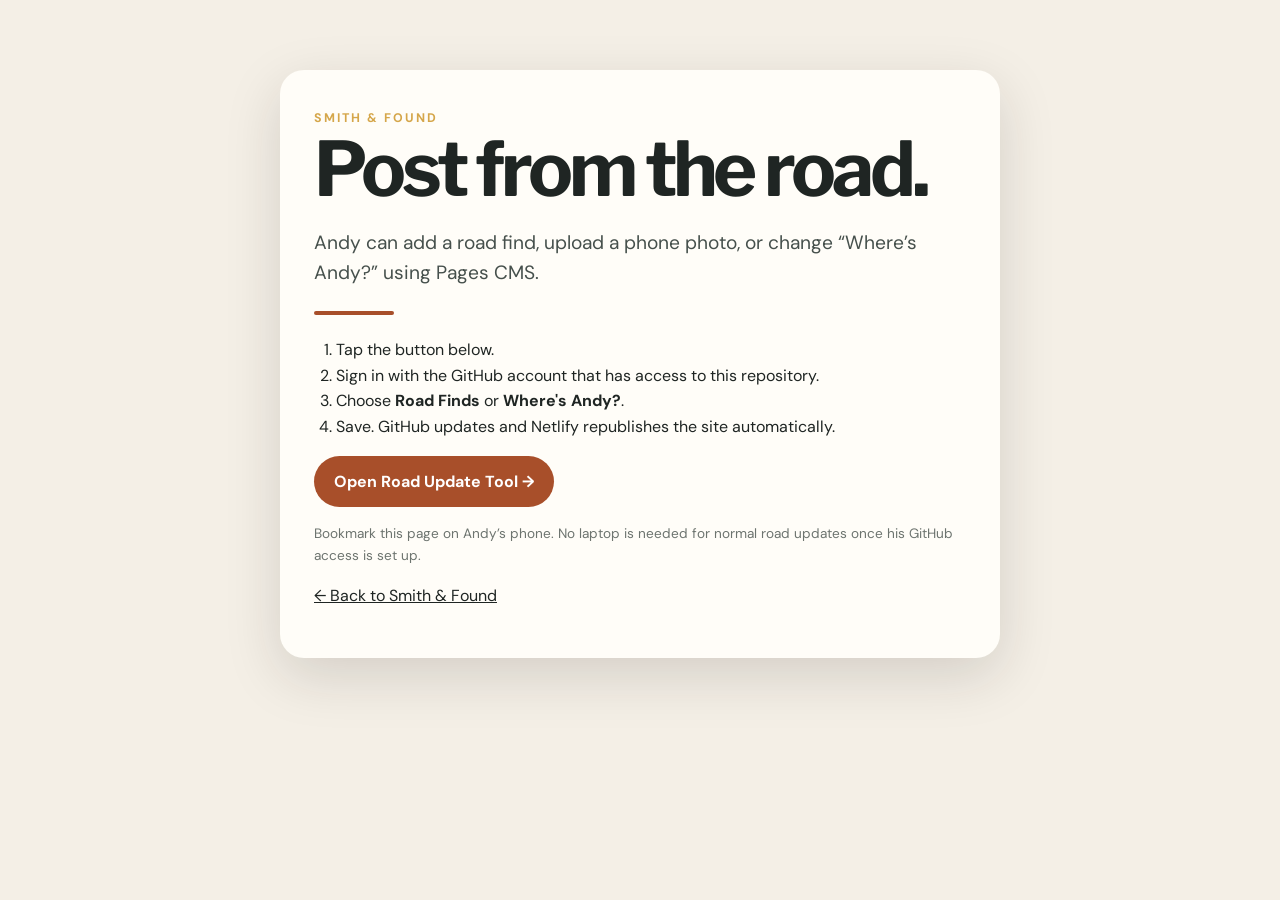
==== admin/index.html @ 4ae8d3b1 "Add mobile update portal" ====
<!doctype html>
<html lang="en">
<head>
  <meta charset="utf-8">
  <meta name="viewport" content="width=device-width,initial-scale=1">
  <title>Update Smith & Found</title>
  <link rel="stylesheet" href="/styles.css">
</head>
<body>
  <div class="admin-card">
    <span class="kicker">SMITH & FOUND</span>
    <h1 style="font-size:clamp(2.5rem,8vw,4.7rem)">Post from the road.</h1>
    <p class="lead">Andy can add a road find, upload a phone photo, or change “Where’s Andy?” using Pages CMS.</p>
    <div class="rule"></div>
    <ol>
      <li>Tap the button below.</li>
      <li>Sign in with the GitHub account that has access to this repository.</li>
      <li>Choose <strong>Road Finds</strong> or <strong>Where's Andy?</strong>.</li>
      <li>Save. GitHub updates and Netlify republishes the site automatically.</li>
    </ol>
    <p><a class="btn" href="https://app.pagescms.org/" target="_blank" rel="noopener">Open Road Update Tool →</a></p>
    <p class="note">Bookmark this page on Andy’s phone. No laptop is needed for normal road updates once his GitHub access is set up.</p>
    <p><a href="/">← Back to Smith & Found</a></p>
  </div>
</body>
</html>
---- styles.css ----
@import url('https://fonts.googleapis.com/css2?family=DM+Sans:wght@400;500;600;700&family=Libre+Franklin:wght@700;800&display=swap');

:root {
  --ink: #1f2523;
  --paper: #f4efe6;
  --paper-2: #e9e0d2;
  --rust: #a84f2a;
  --moss: #4a5b48;
  --gold: #d5a64a;
  --white: #fffdf8;
  --line: rgba(31,37,35,.14);
  --shadow: 0 18px 55px rgba(32,30,25,.15);
}

* { box-sizing: border-box; }
html { scroll-behavior: smooth; }
body { margin: 0; color: var(--ink); background: var(--paper); font-family: 'DM Sans', system-ui, sans-serif; line-height: 1.6; }
a { color: inherit; }
img { max-width: 100%; display: block; }
.container { width: min(1160px, calc(100% - 36px)); margin: 0 auto; }

.topbar { background: var(--ink); color: var(--paper); font-size: .88rem; text-align: center; padding: 8px 16px; letter-spacing: .04em; }
.nav { position: sticky; top: 0; z-index: 50; backdrop-filter: blur(12px); background: rgba(244,239,230,.93); border-bottom: 1px solid var(--line); }
.nav-inner { height: 72px; display: flex; align-items: center; justify-content: space-between; gap: 20px; }
.brand { text-decoration: none; font-family: 'Libre Franklin', sans-serif; font-size: 1.22rem; font-weight: 800; letter-spacing: .08em; }
.brand span { color: var(--rust); }
.nav-links { display: flex; align-items: center; gap: 22px; }
.nav-links a { text-decoration: none; font-weight: 600; font-size: .95rem; }
.btn { display: inline-flex; justify-content: center; align-items: center; gap: 8px; border: 0; border-radius: 999px; padding: 13px 20px; background: var(--rust); color: white; font-weight: 700; text-decoration: none; cursor: pointer; transition: transform .18s ease, box-shadow .18s ease; }
.btn:hover { transform: translateY(-2px); box-shadow: 0 10px 24px rgba(168,79,42,.25); }
.btn.alt { background: var(--ink); }
.btn.ghost { background: transparent; color: var(--ink); border: 1px solid rgba(31,37,35,.25); }

.hero { min-height: 72vh; position: relative; display: grid; place-items: end start; overflow: hidden; background: linear-gradient(90deg, rgba(19,21,20,.83), rgba(19,21,20,.28)), url('https://source.unsplash.com/1800x1200/?flea-market,vintage,antiques') center/cover; }
.hero::after { content: ''; position: absolute; inset: auto 0 0 0; height: 160px; background: linear-gradient(transparent, rgba(20,21,19,.2)); }
.hero-content { position: relative; z-index: 2; color: white; padding: 90px 0 72px; max-width: 820px; }
.kicker { display: inline-block; text-transform: uppercase; letter-spacing: .16em; font-size: .78rem; font-weight: 700; color: var(--gold); }
h1,h2,h3 { font-family: 'Libre Franklin', sans-serif; line-height: 1.05; margin: 0 0 18px; }
h1 { font-size: clamp(3rem, 8vw, 6.6rem); letter-spacing: -.055em; }
h2 { font-size: clamp(2.1rem, 5vw, 4.2rem); letter-spacing: -.04em; }
h3 { font-size: 1.35rem; }
.hero p { font-size: clamp(1.05rem, 2vw, 1.35rem); max-width: 680px; margin: 0 0 28px; color: rgba(255,255,255,.9); }
.hero-actions { display: flex; flex-wrap: wrap; gap: 12px; }
.hero .btn.ghost { color: white; border-color: rgba(255,255,255,.55); }

.section { padding: 92px 0; }
.section.tight { padding: 62px 0; }
.section.dark { background: var(--ink); color: var(--paper); }
.section.white { background: var(--white); }
.intro-grid { display: grid; grid-template-columns: 1.1fr .9fr; gap: 54px; align-items: center; }
.intro-photo { min-height: 520px; border-radius: 26px; background: url('https://source.unsplash.com/1000x1200/?road-trip,small-town,vintage') center/cover; box-shadow: var(--shadow); }
.lead { font-size: 1.2rem; color: #46504c; }
.dark .lead { color: rgba(244,239,230,.78); }
.rule { width: 80px; height: 4px; background: var(--rust); margin: 22px 0; border-radius: 99px; }

.cards { display: grid; grid-template-columns: repeat(3, 1fr); gap: 22px; }
.card { background: var(--white); border: 1px solid var(--line); border-radius: 20px; overflow: hidden; box-shadow: 0 8px 30px rgba(31,37,35,.07); }
.card-body { padding: 22px; }
.card-icon { font-size: 2rem; margin-bottom: 14px; }
.card p { color: #59605d; margin-bottom: 0; }

.finds-grid { display: grid; grid-template-columns: repeat(3, 1fr); gap: 24px; }
.find-card { background: var(--white); border-radius: 20px; overflow: hidden; border: 1px solid var(--line); box-shadow: 0 10px 28px rgba(31,37,35,.08); }
.find-card img { width: 100%; aspect-ratio: 4/3; object-fit: cover; background: var(--paper-2); }
.find-card .meta { font-size: .8rem; text-transform: uppercase; letter-spacing: .09em; color: var(--rust); font-weight: 700; margin-bottom: 8px; }
.find-card .find-copy { padding: 20px; }
.find-card p { margin-bottom: 0; color: #58615c; }
.empty-state { padding: 34px; border: 1px dashed rgba(31,37,35,.28); border-radius: 20px; text-align: center; grid-column: 1/-1; }

.status { display: grid; grid-template-columns: .8fr 1.2fr; gap: 32px; align-items: center; padding: 34px; background: var(--paper-2); border-radius: 24px; }
.status-mark { font-family: 'Libre Franklin'; font-size: clamp(3rem, 8vw, 6rem); font-weight: 800; line-height: .9; color: var(--rust); }
.status p { margin: 0; }

.form-wrap { display: grid; grid-template-columns: .85fr 1.15fr; gap: 50px; align-items: start; }
form { background: var(--white); border: 1px solid var(--line); border-radius: 24px; padding: 28px; box-shadow: var(--shadow); }
label { display: block; font-weight: 700; margin: 0 0 7px; }
.field { margin-bottom: 17px; }
input, textarea, select { width: 100%; padding: 13px 14px; border: 1px solid #c9c2b7; background: #fff; border-radius: 10px; font: inherit; color: var(--ink); }
textarea { min-height: 120px; resize: vertical; }
.grid-2 { display: grid; grid-template-columns: 1fr 1fr; gap: 14px; }
.note { font-size: .85rem; color: #6d746f; }

.contact-strip { background: var(--rust); color: white; }
.contact-inner { display: flex; justify-content: space-between; align-items: center; gap: 24px; padding: 34px 0; }
.contact-inner a { color: white; font-weight: 700; }

footer { background: #161a18; color: rgba(255,255,255,.72); padding: 42px 0; }
.footer-grid { display: flex; justify-content: space-between; gap: 20px; align-items: end; }
.footer-brand { color: white; font-family: 'Libre Franklin'; font-weight: 800; letter-spacing: .08em; }
.small { font-size: .84rem; }

.admin-card { max-width: 720px; margin: 70px auto; background: var(--white); border-radius: 24px; padding: 34px; box-shadow: var(--shadow); }
.admin-card ol { padding-left: 22px; }

@media (max-width: 900px) {
  .nav-links a:not(.btn) { display: none; }
  .intro-grid, .form-wrap, .status { grid-template-columns: 1fr; }
  .cards, .finds-grid { grid-template-columns: 1fr 1fr; }
  .intro-photo { min-height: 420px; order: -1; }
}
@media (max-width: 620px) {
  .container { width: min(100% - 24px, 1160px); }
  .section { padding: 68px 0; }
  .cards, .finds-grid, .grid-2 { grid-template-columns: 1fr; }
  .hero { min-height: 78vh; }
  .hero-content { padding-bottom: 54px; }
  .contact-inner, .footer-grid { align-items: flex-start; flex-direction: column; }
  form { padding: 20px; }
}
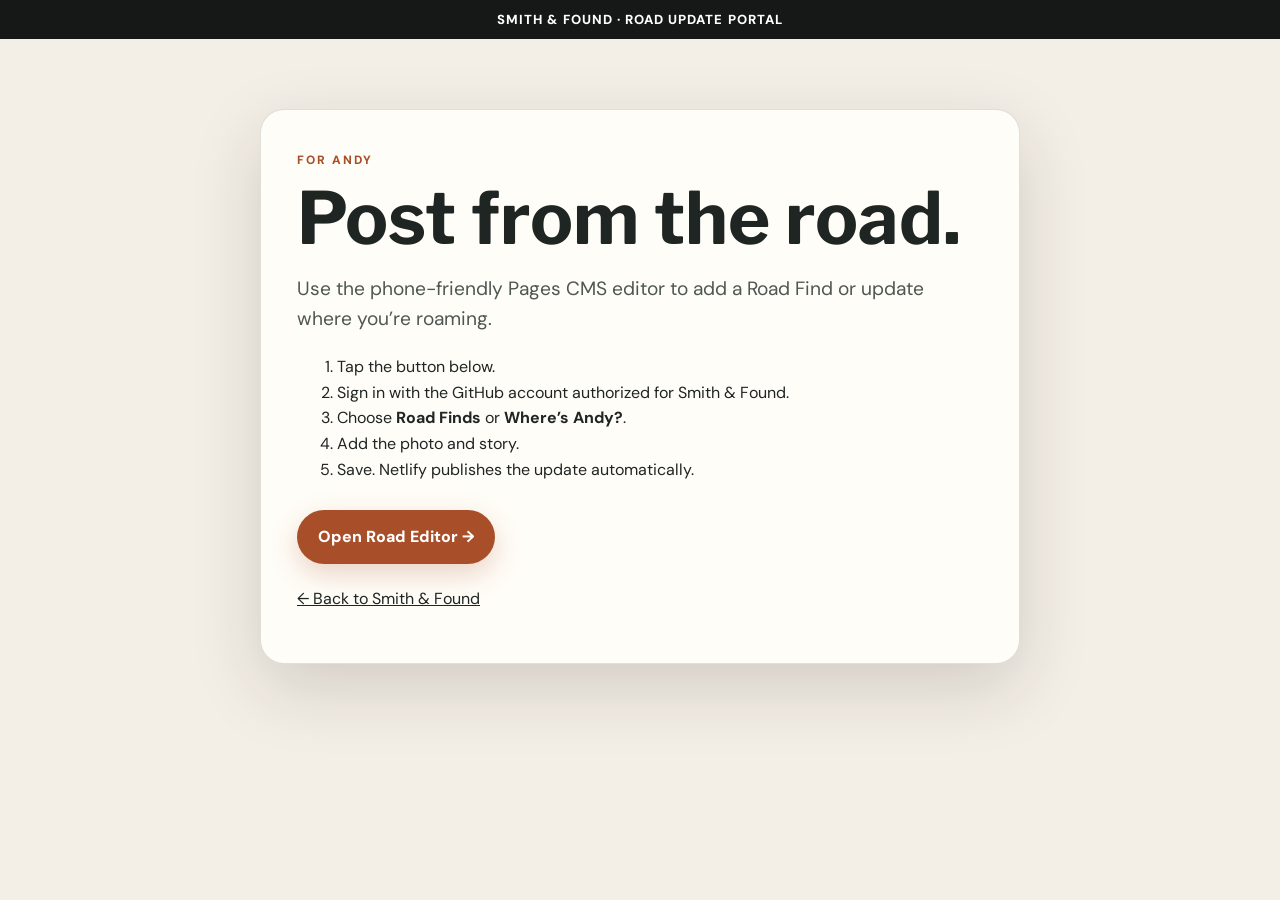
==== commit 826a9d98: "Add files via upload" ====
--- a/admin/index.html
+++ b/admin/index.html
@@ -3,24 +3,35 @@
 <head>
   <meta charset="utf-8">
   <meta name="viewport" content="width=device-width,initial-scale=1">
-  <title>Update Smith & Found</title>
+  <title>Road Update Portal | Smith & Found</title>
   <link rel="stylesheet" href="/styles.css">
 </head>
 <body>
-  <div class="admin-card">
-    <span class="kicker">SMITH & FOUND</span>
-    <h1 style="font-size:clamp(2.5rem,8vw,4.7rem)">Post from the road.</h1>
-    <p class="lead">Andy can add a road find, upload a phone photo, or change “Where’s Andy?” using Pages CMS.</p>
-    <div class="rule"></div>
-    <ol>
-      <li>Tap the button below.</li>
-      <li>Sign in with the GitHub account that has access to this repository.</li>
-      <li>Choose <strong>Road Finds</strong> or <strong>Where's Andy?</strong>.</li>
-      <li>Save. GitHub updates and Netlify republishes the site automatically.</li>
-    </ol>
-    <p><a class="btn" href="https://app.pagescms.org/" target="_blank" rel="noopener">Open Road Update Tool →</a></p>
-    <p class="note">Bookmark this page on Andy’s phone. No laptop is needed for normal road updates once his GitHub access is set up.</p>
-    <p><a href="/">← Back to Smith & Found</a></p>
-  </div>
+  <div class="topbar">SMITH & FOUND · ROAD UPDATE PORTAL</div>
+
+  <main class="container">
+    <div class="admin-card">
+      <span class="section-kicker">FOR ANDY</span>
+      <h1 style="font-family:'Libre Franklin',sans-serif;font-size:clamp(2.7rem,8vw,4.5rem);line-height:1;margin:10px 0 20px">Post from the road.</h1>
+
+      <p class="lead">
+        Use the phone-friendly Pages CMS editor to add a Road Find or update where you’re roaming.
+      </p>
+
+      <ol>
+        <li>Tap the button below.</li>
+        <li>Sign in with the GitHub account authorized for Smith & Found.</li>
+        <li>Choose <strong>Road Finds</strong> or <strong>Where’s Andy?</strong>.</li>
+        <li>Add the photo and story.</li>
+        <li>Save. Netlify publishes the update automatically.</li>
+      </ol>
+
+      <p style="margin-top:28px">
+        <a class="btn" href="https://app.pagescms.org/" target="_blank" rel="noopener">Open Road Editor →</a>
+      </p>
+
+      <p style="margin-top:22px"><a href="/">← Back to Smith & Found</a></p>
+    </div>
+  </main>
 </body>
 </html>
--- a/styles.css
+++ b/styles.css
@@ -1,109 +1,540 @@
-@import url('https://fonts.googleapis.com/css2?family=DM+Sans:wght@400;500;600;700&family=Libre+Franklin:wght@700;800&display=swap');
-
-:root {
-  --ink: #1f2523;
-  --paper: #f4efe6;
-  --paper-2: #e9e0d2;
-  --rust: #a84f2a;
-  --moss: #4a5b48;
-  --gold: #d5a64a;
-  --white: #fffdf8;
-  --line: rgba(31,37,35,.14);
-  --shadow: 0 18px 55px rgba(32,30,25,.15);
-}
-
-* { box-sizing: border-box; }
-html { scroll-behavior: smooth; }
-body { margin: 0; color: var(--ink); background: var(--paper); font-family: 'DM Sans', system-ui, sans-serif; line-height: 1.6; }
-a { color: inherit; }
-img { max-width: 100%; display: block; }
-.container { width: min(1160px, calc(100% - 36px)); margin: 0 auto; }
-
-.topbar { background: var(--ink); color: var(--paper); font-size: .88rem; text-align: center; padding: 8px 16px; letter-spacing: .04em; }
-.nav { position: sticky; top: 0; z-index: 50; backdrop-filter: blur(12px); background: rgba(244,239,230,.93); border-bottom: 1px solid var(--line); }
-.nav-inner { height: 72px; display: flex; align-items: center; justify-content: space-between; gap: 20px; }
-.brand { text-decoration: none; font-family: 'Libre Franklin', sans-serif; font-size: 1.22rem; font-weight: 800; letter-spacing: .08em; }
-.brand span { color: var(--rust); }
-.nav-links { display: flex; align-items: center; gap: 22px; }
-.nav-links a { text-decoration: none; font-weight: 600; font-size: .95rem; }
-.btn { display: inline-flex; justify-content: center; align-items: center; gap: 8px; border: 0; border-radius: 999px; padding: 13px 20px; background: var(--rust); color: white; font-weight: 700; text-decoration: none; cursor: pointer; transition: transform .18s ease, box-shadow .18s ease; }
-.btn:hover { transform: translateY(-2px); box-shadow: 0 10px 24px rgba(168,79,42,.25); }
-.btn.alt { background: var(--ink); }
-.btn.ghost { background: transparent; color: var(--ink); border: 1px solid rgba(31,37,35,.25); }
-
-.hero { min-height: 72vh; position: relative; display: grid; place-items: end start; overflow: hidden; background: linear-gradient(90deg, rgba(19,21,20,.83), rgba(19,21,20,.28)), url('https://source.unsplash.com/1800x1200/?flea-market,vintage,antiques') center/cover; }
-.hero::after { content: ''; position: absolute; inset: auto 0 0 0; height: 160px; background: linear-gradient(transparent, rgba(20,21,19,.2)); }
-.hero-content { position: relative; z-index: 2; color: white; padding: 90px 0 72px; max-width: 820px; }
-.kicker { display: inline-block; text-transform: uppercase; letter-spacing: .16em; font-size: .78rem; font-weight: 700; color: var(--gold); }
-h1,h2,h3 { font-family: 'Libre Franklin', sans-serif; line-height: 1.05; margin: 0 0 18px; }
-h1 { font-size: clamp(3rem, 8vw, 6.6rem); letter-spacing: -.055em; }
-h2 { font-size: clamp(2.1rem, 5vw, 4.2rem); letter-spacing: -.04em; }
-h3 { font-size: 1.35rem; }
-.hero p { font-size: clamp(1.05rem, 2vw, 1.35rem); max-width: 680px; margin: 0 0 28px; color: rgba(255,255,255,.9); }
-.hero-actions { display: flex; flex-wrap: wrap; gap: 12px; }
-.hero .btn.ghost { color: white; border-color: rgba(255,255,255,.55); }
-
-.section { padding: 92px 0; }
-.section.tight { padding: 62px 0; }
-.section.dark { background: var(--ink); color: var(--paper); }
-.section.white { background: var(--white); }
-.intro-grid { display: grid; grid-template-columns: 1.1fr .9fr; gap: 54px; align-items: center; }
-.intro-photo { min-height: 520px; border-radius: 26px; background: url('https://source.unsplash.com/1000x1200/?road-trip,small-town,vintage') center/cover; box-shadow: var(--shadow); }
-.lead { font-size: 1.2rem; color: #46504c; }
-.dark .lead { color: rgba(244,239,230,.78); }
-.rule { width: 80px; height: 4px; background: var(--rust); margin: 22px 0; border-radius: 99px; }
-
-.cards { display: grid; grid-template-columns: repeat(3, 1fr); gap: 22px; }
-.card { background: var(--white); border: 1px solid var(--line); border-radius: 20px; overflow: hidden; box-shadow: 0 8px 30px rgba(31,37,35,.07); }
-.card-body { padding: 22px; }
-.card-icon { font-size: 2rem; margin-bottom: 14px; }
-.card p { color: #59605d; margin-bottom: 0; }
-
-.finds-grid { display: grid; grid-template-columns: repeat(3, 1fr); gap: 24px; }
-.find-card { background: var(--white); border-radius: 20px; overflow: hidden; border: 1px solid var(--line); box-shadow: 0 10px 28px rgba(31,37,35,.08); }
-.find-card img { width: 100%; aspect-ratio: 4/3; object-fit: cover; background: var(--paper-2); }
-.find-card .meta { font-size: .8rem; text-transform: uppercase; letter-spacing: .09em; color: var(--rust); font-weight: 700; margin-bottom: 8px; }
-.find-card .find-copy { padding: 20px; }
-.find-card p { margin-bottom: 0; color: #58615c; }
-.empty-state { padding: 34px; border: 1px dashed rgba(31,37,35,.28); border-radius: 20px; text-align: center; grid-column: 1/-1; }
-
-.status { display: grid; grid-template-columns: .8fr 1.2fr; gap: 32px; align-items: center; padding: 34px; background: var(--paper-2); border-radius: 24px; }
-.status-mark { font-family: 'Libre Franklin'; font-size: clamp(3rem, 8vw, 6rem); font-weight: 800; line-height: .9; color: var(--rust); }
-.status p { margin: 0; }
-
-.form-wrap { display: grid; grid-template-columns: .85fr 1.15fr; gap: 50px; align-items: start; }
-form { background: var(--white); border: 1px solid var(--line); border-radius: 24px; padding: 28px; box-shadow: var(--shadow); }
-label { display: block; font-weight: 700; margin: 0 0 7px; }
-.field { margin-bottom: 17px; }
-input, textarea, select { width: 100%; padding: 13px 14px; border: 1px solid #c9c2b7; background: #fff; border-radius: 10px; font: inherit; color: var(--ink); }
-textarea { min-height: 120px; resize: vertical; }
-.grid-2 { display: grid; grid-template-columns: 1fr 1fr; gap: 14px; }
-.note { font-size: .85rem; color: #6d746f; }
-
-.contact-strip { background: var(--rust); color: white; }
-.contact-inner { display: flex; justify-content: space-between; align-items: center; gap: 24px; padding: 34px 0; }
-.contact-inner a { color: white; font-weight: 700; }
-
-footer { background: #161a18; color: rgba(255,255,255,.72); padding: 42px 0; }
-.footer-grid { display: flex; justify-content: space-between; gap: 20px; align-items: end; }
-.footer-brand { color: white; font-family: 'Libre Franklin'; font-weight: 800; letter-spacing: .08em; }
-.small { font-size: .84rem; }
-
-.admin-card { max-width: 720px; margin: 70px auto; background: var(--white); border-radius: 24px; padding: 34px; box-shadow: var(--shadow); }
-.admin-card ol { padding-left: 22px; }
-
-@media (max-width: 900px) {
-  .nav-links a:not(.btn) { display: none; }
-  .intro-grid, .form-wrap, .status { grid-template-columns: 1fr; }
-  .cards, .finds-grid { grid-template-columns: 1fr 1fr; }
-  .intro-photo { min-height: 420px; order: -1; }
-}
-@media (max-width: 620px) {
-  .container { width: min(100% - 24px, 1160px); }
-  .section { padding: 68px 0; }
-  .cards, .finds-grid, .grid-2 { grid-template-columns: 1fr; }
-  .hero { min-height: 78vh; }
-  .hero-content { padding-bottom: 54px; }
-  .contact-inner, .footer-grid { align-items: flex-start; flex-direction: column; }
-  form { padding: 20px; }
-}
+@import url('https://fonts.googleapis.com/css2?family=DM+Sans:wght@400;500;600;700;800&family=Libre+Franklin:wght@700;800&display=swap');
+
+:root{
+  --ink:#1f2523;
+  --ink-2:#151816;
+  --paper:#f4efe6;
+  --paper-2:#e9e0d2;
+  --rust:#a84f2a;
+  --rust-dark:#7f351c;
+  --gold:#d5a64a;
+  --white:#fffdf8;
+  --line:rgba(31,37,35,.14);
+  --shadow:0 24px 70px rgba(28,26,22,.16);
+}
+
+*{box-sizing:border-box}
+html{scroll-behavior:smooth}
+body{
+  margin:0;
+  color:var(--ink);
+  background:var(--paper);
+  font-family:'DM Sans',system-ui,sans-serif;
+  line-height:1.6;
+}
+a{color:inherit}
+img{max-width:100%;display:block}
+.container{width:min(1180px,calc(100% - 36px));margin:0 auto}
+
+.topbar{
+  display:flex;
+  justify-content:center;
+  align-items:center;
+  gap:10px;
+  background:var(--ink-2);
+  color:#fff;
+  padding:9px 16px;
+  text-align:center;
+  font-size:.82rem;
+  font-weight:800;
+  letter-spacing:.08em;
+}
+.topbar-detail{font-weight:500;color:rgba(255,255,255,.68);letter-spacing:.03em}
+.pulse-dot{
+  width:8px;height:8px;border-radius:50%;
+  background:var(--gold);
+  box-shadow:0 0 0 0 rgba(213,166,74,.7);
+  animation:pulse 2.2s infinite;
+}
+@keyframes pulse{
+  0%{box-shadow:0 0 0 0 rgba(213,166,74,.5)}
+  70%{box-shadow:0 0 0 10px rgba(213,166,74,0)}
+  100%{box-shadow:0 0 0 0 rgba(213,166,74,0)}
+}
+
+.nav{
+  position:sticky;top:0;z-index:50;
+  backdrop-filter:blur(14px);
+  background:rgba(244,239,230,.95);
+  border-bottom:1px solid var(--line);
+}
+.nav-inner{
+  min-height:76px;
+  display:flex;
+  align-items:center;
+  justify-content:space-between;
+  gap:24px;
+}
+.brand{text-decoration:none;display:flex;flex-direction:column;line-height:1}
+.brand-main{
+  font-family:'Libre Franklin',sans-serif;
+  font-size:1.24rem;
+  font-weight:800;
+  letter-spacing:.085em;
+}
+.brand-main b{color:var(--rust)}
+.brand-tag{
+  margin-top:7px;
+  color:#737873;
+  font-size:.65rem;
+  font-weight:700;
+  letter-spacing:.16em;
+  text-transform:uppercase;
+}
+.nav-links{display:flex;align-items:center;gap:22px}
+.nav-links a{text-decoration:none;font-weight:700;font-size:.94rem}
+.nav-links>a:not(.btn){position:relative}
+.nav-links>a:not(.btn)::after{
+  content:"";
+  position:absolute;
+  left:0;right:100%;bottom:-6px;height:2px;
+  background:var(--rust);
+  transition:right .2s ease;
+}
+.nav-links>a:not(.btn):hover::after{right:0}
+
+.btn{
+  display:inline-flex;
+  align-items:center;
+  justify-content:center;
+  gap:10px;
+  border:0;
+  border-radius:999px;
+  padding:14px 21px;
+  background:var(--rust);
+  color:white;
+  font-weight:800;
+  text-decoration:none;
+  cursor:pointer;
+  box-shadow:0 10px 28px rgba(168,79,42,.24);
+  transition:transform .18s ease,box-shadow .18s ease,background .18s ease;
+}
+.btn:hover{transform:translateY(-2px);box-shadow:0 16px 34px rgba(168,79,42,.32);background:#b85730}
+.btn-small{padding:12px 18px}
+.btn-ghost{
+  background:rgba(255,255,255,.08);
+  border:1px solid rgba(255,255,255,.42);
+  box-shadow:none;
+}
+.btn-ghost:hover{background:rgba(255,255,255,.15);box-shadow:none}
+.btn-dark{background:var(--ink)}
+.btn-dark:hover{background:#2d3531}
+
+.hero{
+  position:relative;
+  overflow:hidden;
+  color:white;
+  min-height:calc(100vh - 108px);
+  background:
+    linear-gradient(90deg,rgba(15,17,16,.96) 0%,rgba(15,17,16,.82) 44%,rgba(15,17,16,.40) 100%),
+    url('https://images.unsplash.com/photo-1528698827591-e19ccd7bc23d?auto=format&fit=crop&w=2000&q=85') center/cover;
+}
+.hero:before{
+  content:"";
+  position:absolute;inset:0;
+  background:
+    radial-gradient(circle at 78% 18%,rgba(213,166,74,.22),transparent 24%),
+    linear-gradient(to top,rgba(0,0,0,.18),transparent 38%);
+}
+.hero-grain{
+  position:absolute;inset:0;opacity:.14;pointer-events:none;
+  background-image:
+    radial-gradient(rgba(255,255,255,.28) .7px,transparent .7px);
+  background-size:7px 7px;
+}
+.hero-grid{
+  position:relative;z-index:2;
+  display:grid;
+  grid-template-columns:1.06fr .94fr;
+  align-items:center;
+  gap:52px;
+  min-height:calc(100vh - 108px);
+  padding:62px 0 76px;
+}
+.hero-copy{max-width:690px}
+.eyebrow,.section-kicker,.label-rust{
+  display:inline-block;
+  font-size:.75rem;
+  font-weight:800;
+  letter-spacing:.17em;
+  text-transform:uppercase;
+  color:var(--gold);
+}
+.hero h1{
+  margin:15px 0 22px;
+  max-width:10.8ch;
+  font-family:'Libre Franklin',sans-serif;
+  font-size:clamp(3.2rem,6vw,5.7rem);
+  line-height:.98;
+  letter-spacing:-.055em;
+}
+.hero h1 span{color:#fff4df}
+.hero-lead{
+  max-width:640px;
+  margin:0 0 28px;
+  color:rgba(255,255,255,.86);
+  font-size:clamp(1rem,1.8vw,1.25rem);
+}
+.hero-actions{display:flex;flex-wrap:wrap;gap:12px}
+.hero-stats{
+  display:grid;
+  grid-template-columns:1fr 1.3fr;
+  gap:12px;
+  margin-top:26px;
+  max-width:690px;
+}
+.stat{
+  padding:14px 16px;
+  border:1px solid rgba(255,255,255,.16);
+  border-radius:18px;
+  background:rgba(255,255,255,.08);
+  backdrop-filter:blur(10px);
+}
+.stat-label{
+  display:block;
+  margin-bottom:4px;
+  color:var(--gold);
+  font-size:.69rem;
+  font-weight:800;
+  letter-spacing:.14em;
+}
+.stat strong{font-size:.92rem}
+
+.field-board{display:grid;gap:18px;justify-items:end}
+.field-photo{
+  position:relative;
+  width:min(100%,475px);
+  aspect-ratio:4/4.6;
+  overflow:hidden;
+  border-radius:28px;
+  border:1px solid rgba(255,255,255,.26);
+  box-shadow:0 28px 90px rgba(0,0,0,.35);
+  background:
+    linear-gradient(to top,rgba(14,16,15,.80),rgba(14,16,15,.08)),
+    url('https://images.unsplash.com/photo-1517502474097-f9b30659dadb?auto=format&fit=crop&w=1400&q=85') center/cover;
+}
+.field-chip{
+  position:absolute;top:18px;left:18px;
+  padding:9px 13px;
+  background:rgba(18,20,19,.76);
+  border:1px solid rgba(255,255,255,.16);
+  border-radius:999px;
+  font-size:.72rem;font-weight:800;letter-spacing:.12em;
+}
+.field-photo-copy{
+  position:absolute;left:22px;right:22px;bottom:22px;
+  padding:16px 18px;
+  border-radius:18px;
+  background:rgba(19,21,20,.67);
+  backdrop-filter:blur(10px);
+}
+.field-photo-copy span{
+  display:block;color:var(--gold);font-size:.72rem;font-weight:800;letter-spacing:.15em;text-transform:uppercase
+}
+.field-photo-copy strong{font-size:1.4rem}
+
+.field-card{
+  width:min(100%,430px);
+  margin-top:-88px;
+  margin-right:22px;
+  position:relative;
+  z-index:3;
+  padding:22px;
+  color:var(--ink);
+  background:rgba(255,253,248,.97);
+  border:1px solid rgba(255,255,255,.6);
+  border-radius:24px;
+  box-shadow:0 24px 70px rgba(0,0,0,.30);
+}
+.field-card-head{display:flex;align-items:flex-start;justify-content:space-between;gap:20px}
+.label-rust{color:var(--rust)}
+.field-card h2{
+  margin:4px 0 8px;
+  font-family:'Libre Franklin',sans-serif;
+  font-size:2.3rem;
+  letter-spacing:-.04em;
+}
+.field-card p{margin:0;color:#59615d}
+.stamp{
+  width:78px;height:78px;flex:0 0 78px;
+  display:grid;place-items:center;
+  border:4px double var(--rust);
+  border-radius:50%;
+  color:var(--rust);
+  font-size:.65rem;
+  font-weight:800;
+  line-height:1.05;
+  text-align:center;
+  letter-spacing:.08em;
+  transform:rotate(-9deg);
+}
+.field-list{list-style:none;margin:18px 0 0;padding:0;display:grid;gap:12px}
+.field-list li{
+  display:grid;grid-template-columns:32px 1fr;gap:10px;align-items:start;
+  padding-top:12px;border-top:1px solid var(--line)
+}
+.field-icon{font-size:1.15rem}
+.field-list strong{display:block;font-size:.95rem}
+.field-list small{display:block;color:#6b716e}
+
+.scroll-cue{
+  position:absolute;z-index:3;bottom:20px;left:50%;
+  transform:translateX(-50%);
+  display:flex;align-items:center;gap:8px;
+  color:rgba(255,255,255,.72);
+  text-decoration:none;
+  font-size:.68rem;
+  letter-spacing:.16em;
+  font-weight:800;
+}
+.scroll-cue b{font-size:1.2rem;color:var(--gold)}
+
+.section{padding:96px 0}
+.section-light{background:var(--white)}
+.section-kicker{color:var(--rust)}
+.gold{color:var(--gold)}
+.section h2{
+  margin:8px 0 20px;
+  font-family:'Libre Franklin',sans-serif;
+  font-size:clamp(2.3rem,5vw,4.6rem);
+  line-height:1.03;
+  letter-spacing:-.045em;
+}
+.split{
+  display:grid;
+  grid-template-columns:1.05fr .95fr;
+  gap:58px;
+  align-items:center;
+}
+.lead{font-size:1.2rem;color:#4e5752}
+.rule{width:82px;height:4px;margin:22px 0;background:var(--rust);border-radius:99px}
+blockquote{
+  margin:34px 0 0;
+  padding:20px 0 20px 24px;
+  border-left:4px solid var(--rust);
+  font-family:'Libre Franklin',sans-serif;
+  font-size:1.55rem;
+  line-height:1.25;
+}
+.about-photo{
+  min-height:540px;
+  position:relative;
+  border-radius:26px;
+  box-shadow:var(--shadow);
+  transform:rotate(1deg);
+  background:
+    linear-gradient(to top,rgba(18,20,19,.60),transparent 38%),
+    url('https://images.unsplash.com/photo-1482192505345-5655af888cc4?auto=format&fit=crop&w=1400&q=85') center/cover;
+}
+.photo-tape{
+  position:absolute;width:110px;height:28px;
+  background:rgba(230,215,183,.86);
+  box-shadow:0 2px 4px rgba(0,0,0,.14);
+}
+.tape-one{top:-8px;left:36px;transform:rotate(-8deg)}
+.tape-two{bottom:-8px;right:52px;transform:rotate(7deg)}
+.about-photo-caption{
+  position:absolute;left:20px;right:20px;bottom:20px;
+  padding:16px 18px;
+  border-radius:16px;
+  background:rgba(17,19,18,.72);
+  color:white;
+  backdrop-filter:blur(9px);
+}
+.about-photo-caption span{display:block;color:var(--gold);font-size:.7rem;font-weight:800;letter-spacing:.14em}
+.about-photo-caption strong{font-size:1.15rem}
+
+.purpose{background:var(--paper)}
+.section-heading-row{
+  display:grid;
+  grid-template-columns:1.2fr .8fr;
+  align-items:end;
+  gap:50px;
+  margin-bottom:34px;
+}
+.section-heading-row p{margin:0;color:#5b625f;font-size:1.06rem}
+.cards{display:grid;grid-template-columns:repeat(3,1fr);gap:22px}
+.card{
+  position:relative;
+  padding:28px;
+  min-height:340px;
+  overflow:hidden;
+  border:1px solid var(--line);
+  border-radius:24px;
+  background:var(--white);
+  box-shadow:0 12px 34px rgba(31,37,35,.08);
+  transition:transform .2s ease,box-shadow .2s ease;
+}
+.card:hover{transform:translateY(-5px);box-shadow:0 20px 46px rgba(31,37,35,.13)}
+.card.featured{background:var(--ink);color:white}
+.card-number{
+  position:absolute;top:14px;right:18px;
+  color:rgba(31,37,35,.08);
+  font-family:'Libre Franklin',sans-serif;
+  font-size:4.8rem;font-weight:800;line-height:1
+}
+.featured .card-number{color:rgba(255,255,255,.08)}
+.card-icon{font-size:2.1rem;margin-bottom:20px}
+.card h3{margin:0 0 12px;font-family:'Libre Franklin',sans-serif;font-size:1.45rem}
+.card p{color:#606763}
+.featured p{color:rgba(255,255,255,.72)}
+.card a{
+  position:absolute;left:28px;bottom:26px;
+  color:var(--rust);font-weight:800;text-decoration:none
+}
+.featured a{color:var(--gold)}
+
+.finds-grid{display:grid;grid-template-columns:repeat(3,1fr);gap:24px}
+.find-card{
+  background:var(--white);
+  border:1px solid var(--line);
+  border-radius:22px;
+  overflow:hidden;
+  box-shadow:0 12px 34px rgba(31,37,35,.08)
+}
+.find-card img{width:100%;aspect-ratio:4/3;object-fit:cover;background:var(--paper-2)}
+.find-copy{padding:20px}
+.find-card .meta{
+  color:var(--rust);
+  font-size:.72rem;font-weight:800;letter-spacing:.12em;text-transform:uppercase
+}
+.find-card h3{margin:8px 0 10px;font-family:'Libre Franklin',sans-serif}
+.find-card p{margin:0;color:#5a625e}
+.empty-state{
+  grid-column:1/-1;
+  padding:44px;
+  border:1px dashed rgba(31,37,35,.26);
+  border-radius:22px;
+  text-align:center;
+  background:rgba(244,239,230,.55);
+}
+
+.whereabouts{
+  background:
+    linear-gradient(90deg,rgba(31,37,35,.96),rgba(31,37,35,.80)),
+    url('https://images.unsplash.com/photo-1473448912268-2022ce9509d8?auto=format&fit=crop&w=1800&q=80') center/cover;
+  color:white;
+}
+.status-card{
+  display:grid;
+  grid-template-columns:.7fr 1.3fr;
+  gap:34px;
+  align-items:center;
+  padding:34px;
+  border:1px solid rgba(255,255,255,.16);
+  background:rgba(255,255,255,.08);
+  border-radius:26px;
+  backdrop-filter:blur(12px);
+}
+.status-mark{
+  font-family:'Libre Franklin',sans-serif;
+  font-size:clamp(3rem,7vw,6.5rem);
+  line-height:.9;font-weight:800;color:var(--gold)
+}
+.status-card h3{font-family:'Libre Franklin',sans-serif;font-size:2rem;margin:0 0 8px}
+.status-card p{margin:0;color:rgba(255,255,255,.77)}
+.status-loading{grid-column:1/-1}
+
+.mission{background:var(--ink-2);color:white}
+.form-grid{display:grid;grid-template-columns:.85fr 1.15fr;gap:54px;align-items:start}
+.form-copy h2{color:white}
+.lead-light{font-size:1.15rem;color:rgba(255,255,255,.72)}
+.mission-note{
+  margin-top:28px;padding:18px 20px;
+  border:1px solid rgba(255,255,255,.16);
+  border-radius:18px;
+  background:rgba(255,255,255,.06)
+}
+.mission-note span{display:block;color:var(--gold);font-size:.7rem;font-weight:800;letter-spacing:.14em}
+.mission-note strong{display:block;margin-top:5px;font-size:1.05rem}
+form{
+  padding:28px;
+  background:var(--white);
+  color:var(--ink);
+  border:1px solid var(--line);
+  border-radius:24px;
+  box-shadow:var(--shadow)
+}
+.field{margin-bottom:17px}
+label{display:block;margin-bottom:7px;font-weight:800}
+input,textarea,select{
+  width:100%;
+  border:1px solid #c9c2b7;
+  border-radius:11px;
+  background:white;
+  color:var(--ink);
+  padding:13px 14px;
+  font:inherit;
+  outline:none;
+}
+input:focus,textarea:focus,select:focus{border-color:var(--rust);box-shadow:0 0 0 3px rgba(168,79,42,.12)}
+textarea{min-height:125px;resize:vertical}
+.grid-2{display:grid;grid-template-columns:1fr 1fr;gap:14px}
+.form-btn{width:100%;margin-top:4px}
+.form-note{margin:12px 0 0;color:#747a76;text-align:center;font-size:.84rem}
+.inverse{grid-template-columns:1fr 1fr}
+.dark-copy h2{color:var(--ink)}
+
+.contact-strip{background:var(--rust);color:white}
+.contact-inner{
+  display:flex;align-items:center;justify-content:space-between;gap:24px;padding:34px 0
+}
+.contact-inner strong{
+  display:block;font-family:'Libre Franklin',sans-serif;font-size:1.28rem;letter-spacing:.08em
+}
+.contact-inner span{color:rgba(255,255,255,.72)}
+.contact-links{display:flex;flex-direction:column;align-items:flex-end}
+.contact-links a{color:white;font-weight:800}
+
+footer{background:#121513;color:rgba(255,255,255,.68);padding:42px 0}
+.footer-grid{display:flex;justify-content:space-between;gap:20px;align-items:flex-end}
+.footer-brand{color:white;font-family:'Libre Franklin',sans-serif;font-weight:800;letter-spacing:.08em}
+.footer-brand span{color:var(--rust)}
+.footer-right{text-align:right}
+.small{font-size:.84rem}
+.admin-link{display:inline-block;margin-top:8px;color:white;font-weight:700;text-decoration:none}
+
+.admin-card{
+  max-width:760px;
+  margin:70px auto;
+  padding:36px;
+  background:var(--white);
+  border:1px solid var(--line);
+  border-radius:24px;
+  box-shadow:var(--shadow)
+}
+
+@media(max-width:1040px){
+  .hero-grid{grid-template-columns:1fr;min-height:auto;padding-top:58px}
+  .hero{min-height:auto}
+  .field-board{justify-items:stretch}
+  .field-photo,.field-card{width:100%;max-width:none}
+  .field-card{margin:-70px 24px 0 24px;width:calc(100% - 48px)}
+}
+@media(max-width:900px){
+  .nav-links>a:not(.btn){display:none}
+  .brand-tag{display:none}
+  .split,.form-grid,.inverse,.section-heading-row,.status-card{grid-template-columns:1fr}
+  .cards,.finds-grid{grid-template-columns:1fr 1fr}
+  .about-photo{min-height:430px;order:-1}
+  .section-heading-row{gap:14px}
+  .footer-grid{align-items:flex-start}
+}
+@media(max-width:640px){
+  .container{width:min(100% - 24px,1180px)}
+  .topbar{font-size:.7rem;flex-wrap:wrap}
+  .topbar-detail{display:none}
+  .nav-inner{min-height:68px}
+  .nav-links .btn{padding:10px 13px;font-size:.78rem}
+  .hero-grid{padding:46px 0 72px}
+  .hero h1{font-size:clamp(3rem,14vw,4.7rem);max-width:9.5ch}
+  .hero-stats{grid-template-columns:1fr}
+  .field-card{margin:-44px 12px 0;width:calc(100% - 24px)}
+  .section{padding:70px 0}
+  .cards,.finds-grid,.grid-2{grid-template-columns:1fr}
+  .card{min-height:310px}
+  .contact-inner,.footer-grid{flex-direction:column;align-items:flex-start}
+  .contact-links{align-items:flex-start}
+  .footer-right{text-align:left}
+  form{padding:20px}
+}
